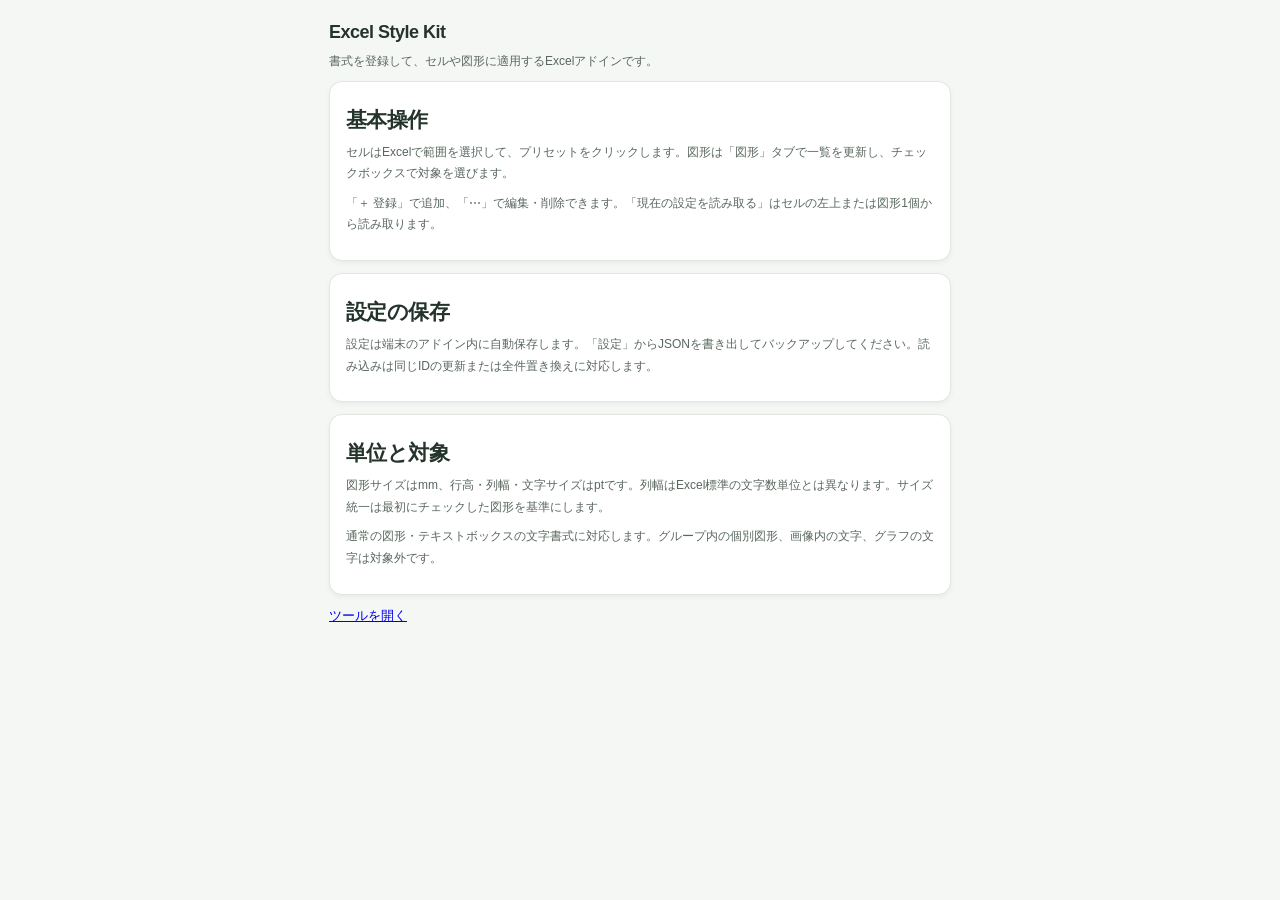
==== docs/help.html @ aa5cb5cf "Add files via upload" ====
<!doctype html><html lang="ja"><head><meta charset="utf-8"><meta name="viewport" content="width=device-width,initial-scale=1"><title>Excel Style Kit ヘルプ</title><link rel="stylesheet" href="styles.css"></head><body><main><h1>Excel Style Kit</h1><p>書式を登録して、セルや図形に適用するExcelアドインです。</p><article><h2>基本操作</h2><p>セルはExcelで範囲を選択して、プリセットをクリックします。図形は「図形」タブで一覧を更新し、チェックボックスで対象を選びます。</p><p>「＋ 登録」で追加、「⋯」で編集・削除できます。「現在の設定を読み取る」はセルの左上または図形1個から読み取ります。</p></article><article><h2>設定の保存</h2><p>設定は端末のアドイン内に自動保存します。「設定」からJSONを書き出してバックアップしてください。読み込みは同じIDの更新または全件置き換えに対応します。</p></article><article><h2>単位と対象</h2><p>図形サイズはmm、行高・列幅・文字サイズはptです。列幅はExcel標準の文字数単位とは異なります。サイズ統一は最初にチェックした図形を基準にします。</p><p>通常の図形・テキストボックスの文字書式に対応します。グループ内の個別図形、画像内の文字、グラフの文字は対象外です。</p></article><a href="taskpane.html">ツールを開く</a></main></body></html>
---- docs/styles.css ----
:root{font-family:-apple-system,BlinkMacSystemFont,"Yu Gothic",sans-serif;font-size:13px;color:#24342c;background:#f5f7f4;--green:#1c6650;--line:#e1e7df;--muted:#6a776e}*{box-sizing:border-box}body{margin:0;min-width:280px}header{display:flex;align-items:center;gap:10px;padding:22px 18px 18px;background:#fff}h1{font-size:18px;letter-spacing:-.5px;margin:0 0 4px}header p{font-size:10px;color:var(--muted);margin:0}.brand-icon{width:36px;height:40px;border-radius:9px;background:var(--green);color:#fff;font-size:26px;font-weight:700;text-align:center;line-height:40px;position:relative}.brand-icon span{font-size:14px;position:absolute;right:3px;top:-8px}.version{margin-left:auto;font-size:10px;color:var(--muted);border:1px solid var(--line);border-radius:20px;padding:4px 7px}.connection{padding:8px 18px;font-size:11px;background:#eaf3ed;color:var(--green)}.connection.preview{background:#fff2d9;color:#836024}nav{position:sticky;top:0;z-index:2;display:grid;grid-template-columns:repeat(4,1fr);padding:0 12px;background:#fff;border-bottom:1px solid var(--line)}nav button{border:0;border-radius:0;padding:14px 2px;background:transparent;color:var(--muted);border-bottom:3px solid transparent}nav button[aria-current]{color:var(--green);border-bottom-color:var(--green);font-weight:700}main{padding:22px 14px 80px;max-width:650px;margin:auto}.intro{margin:0 4px 20px}.eyebrow{font-size:9px;letter-spacing:1.7px;color:#7b8a7d;font-weight:600}h2{font-size:21px;letter-spacing:-.6px;margin:8px 0}p{font-size:12px;line-height:1.8;margin:8px 0;color:#59675e}h3{font-size:13px;margin:0 0 10px}.intro p{font-size:11px}.target-bar{padding:12px 14px;border:1px solid #d4e2d8;background:#edf4ee;border-radius:12px;margin-bottom:14px}article{padding:16px;background:#fff;border:1px solid var(--line);border-radius:13px;margin-bottom:12px;box-shadow:0 2px 5px #263b2910}.section-title{display:flex;align-items:center;justify-content:space-between;gap:8px;margin-bottom:12px}.section-title h3,.section-title h2{margin:0}.section-title h2{font-size:18px}button,input,select{font:inherit}button{cursor:pointer;background:#fff;border:1px solid #dce3d9;border-radius:7px;padding:9px 11px;color:#34483b;line-height:1.3}button:hover{border-color:#8db49c;background:#f2f7f1}button:focus-visible,input:focus-visible,select:focus-visible{outline:2px solid #24876a;outline-offset:2px}button:disabled{cursor:wait;opacity:.5}.primary{background:var(--green);color:#fff;border-color:var(--green)}.primary:hover{background:#14503e;color:#fff}.wide{width:100%;margin-top:12px}.text-button{font-size:11px;color:var(--green);border:0;background:transparent;padding:3px;white-space:nowrap}label{display:block;font-size:11px;color:#627266;margin:9px 0}input,select{display:block;width:100%;margin-top:6px;border:1px solid #d9e1d6;border-radius:7px;background:#fff;color:#253d2c;padding:9px 8px;min-height:36px}input[type=checkbox]{width:15px;min-height:15px;margin:0;accent-color:var(--green)}.inline{display:flex;justify-content:space-between;align-items:center;gap:10px;margin-bottom:14px}.inline select{width:auto;max-width:78%;margin:0}.presets{display:flex;flex-direction:column;gap:7px}.preset{display:flex;gap:5px;align-items:stretch;min-width:0}.apply-preset{flex:1;display:flex;gap:10px;align-items:center;text-align:left;min-width:0;background:#fafbf8;border-color:#e4e9df;padding:10px}.preset-text{display:block;min-width:0}.preset-name{display:block;font-size:12px;font-weight:600;overflow-wrap:anywhere}.preset-desc{display:block;font-size:10px;color:var(--muted);margin-top:4px;overflow-wrap:anywhere}.preset-menu{font-size:15px;padding:8px;color:#879385;min-width:30px;background:transparent}.color-dot{width:26px;height:26px;border-radius:50%;border:1px solid #0002;flex-shrink:0}.compact{display:grid;grid-template-columns:repeat(3,1fr)}.compact .preset{position:relative}.compact .apply-preset{justify-content:center;padding:12px 20px 12px 5px}.compact .preset-name{font-size:14px}.compact .preset-desc{display:none}.compact .preset-menu{position:absolute;right:0;top:0;height:100%;border:0;min-width:18px;padding:4px}.note{font-size:10px;line-height:1.7;color:#7b887d;margin:9px 0 0}.button-grid{display:grid;grid-template-columns:repeat(3,1fr);gap:7px}.button-grid button{font-size:11px;padding:11px 4px}.two{grid-template-columns:repeat(2,1fr)}.shape-list{display:flex;flex-direction:column;gap:5px;max-height:230px;overflow:auto;margin:12px 0}.shape-row{display:flex;gap:9px;align-items:center;border:1px solid #e6ebe2;padding:10px;border-radius:8px;margin:0;cursor:pointer}.shape-row:has(input:checked){background:#eef6ed;border-color:#97b89e}.shape-row span{overflow-wrap:anywhere;min-width:0}.shape-row small{display:block;font-size:9px;color:var(--muted);margin-top:3px}.badge{display:inline-block;background:#e9f2e8;color:var(--green);border-radius:20px;padding:3px 7px;font-size:10px}.file-label{margin-top:14px}.file-label input{font-size:11px}#status{position:fixed;bottom:12px;left:12px;right:12px;z-index:9;padding:13px 15px;border-radius:9px;color:#fff;background:#224f3d;box-shadow:0 4px 20px #0002;font-size:12px;line-height:1.7;max-height:30vh;overflow:auto}#status.error{background:#8e3e34}.error{color:#ad3b2e;font-size:11px}dialog{width:calc(100% - 24px);max-width:450px;border:1px solid #d6e1d1;border-radius:15px;padding:20px;color:#24342c;box-shadow:0 15px 80px #0003;max-height:90vh;overflow:auto}dialog::backdrop{background:#13281866}#close-editor{padding:3px 8px;border:0;font-size:23px}.editor-actions{display:flex;justify-content:space-between;gap:8px;margin:18px 0 0}.editor-actions button{font-size:11px}.field-pair{display:grid;grid-template-columns:1fr 1fr;gap:10px}.empty{padding:12px;font-size:11px;color:var(--muted)}[hidden]{display:none!important}body.busy{cursor:progress}footer{font-size:10px;padding:10px}
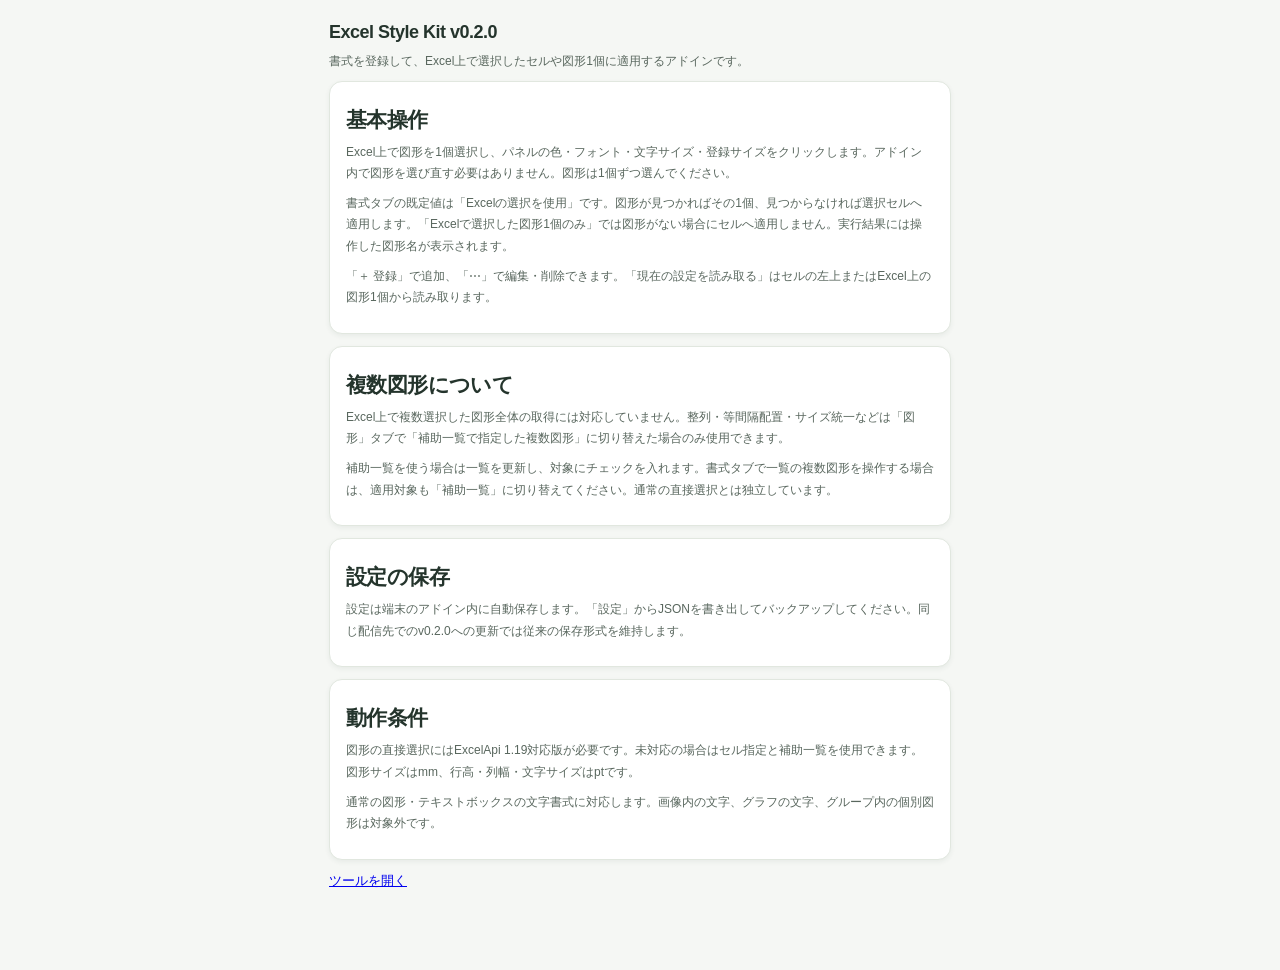
==== commit 05cff5d7: "Add files via upload" ====
--- a/docs/help.html
+++ b/docs/help.html
@@ -1 +1 @@
-<!doctype html><html lang="ja"><head><meta charset="utf-8"><meta name="viewport" content="width=device-width,initial-scale=1"><title>Excel Style Kit ヘルプ</title><link rel="stylesheet" href="styles.css"></head><body><main><h1>Excel Style Kit</h1><p>書式を登録して、セルや図形に適用するExcelアドインです。</p><article><h2>基本操作</h2><p>セルはExcelで範囲を選択して、プリセットをクリックします。図形は「図形」タブで一覧を更新し、チェックボックスで対象を選びます。</p><p>「＋ 登録」で追加、「⋯」で編集・削除できます。「現在の設定を読み取る」はセルの左上または図形1個から読み取ります。</p></article><article><h2>設定の保存</h2><p>設定は端末のアドイン内に自動保存します。「設定」からJSONを書き出してバックアップしてください。読み込みは同じIDの更新または全件置き換えに対応します。</p></article><article><h2>単位と対象</h2><p>図形サイズはmm、行高・列幅・文字サイズはptです。列幅はExcel標準の文字数単位とは異なります。サイズ統一は最初にチェックした図形を基準にします。</p><p>通常の図形・テキストボックスの文字書式に対応します。グループ内の個別図形、画像内の文字、グラフの文字は対象外です。</p></article><a href="taskpane.html">ツールを開く</a></main></body></html>
+<!doctype html><html lang="ja"><head><meta charset="utf-8"><meta name="viewport" content="width=device-width,initial-scale=1"><title>Excel Style Kit ヘルプ</title><link rel="stylesheet" href="styles.css"></head><body><main><h1>Excel Style Kit v0.2.0</h1><p>書式を登録して、Excel上で選択したセルや図形1個に適用するアドインです。</p><article><h2>基本操作</h2><p>Excel上で図形を1個選択し、パネルの色・フォント・文字サイズ・登録サイズをクリックします。アドイン内で図形を選び直す必要はありません。図形は1個ずつ選んでください。</p><p>書式タブの既定値は「Excelの選択を使用」です。図形が見つかればその1個、見つからなければ選択セルへ適用します。「Excelで選択した図形1個のみ」では図形がない場合にセルへ適用しません。実行結果には操作した図形名が表示されます。</p><p>「＋ 登録」で追加、「⋯」で編集・削除できます。「現在の設定を読み取る」はセルの左上またはExcel上の図形1個から読み取ります。</p></article><article><h2>複数図形について</h2><p>Excel上で複数選択した図形全体の取得には対応していません。整列・等間隔配置・サイズ統一などは「図形」タブで「補助一覧で指定した複数図形」に切り替えた場合のみ使用できます。</p><p>補助一覧を使う場合は一覧を更新し、対象にチェックを入れます。書式タブで一覧の複数図形を操作する場合は、適用対象も「補助一覧」に切り替えてください。通常の直接選択とは独立しています。</p></article><article><h2>設定の保存</h2><p>設定は端末のアドイン内に自動保存します。「設定」からJSONを書き出してバックアップしてください。同じ配信先でのv0.2.0への更新では従来の保存形式を維持します。</p></article><article><h2>動作条件</h2><p>図形の直接選択にはExcelApi 1.19対応版が必要です。未対応の場合はセル指定と補助一覧を使用できます。図形サイズはmm、行高・列幅・文字サイズはptです。</p><p>通常の図形・テキストボックスの文字書式に対応します。画像内の文字、グラフの文字、グループ内の個別図形は対象外です。</p></article><a href="taskpane.html">ツールを開く</a></main></body></html>
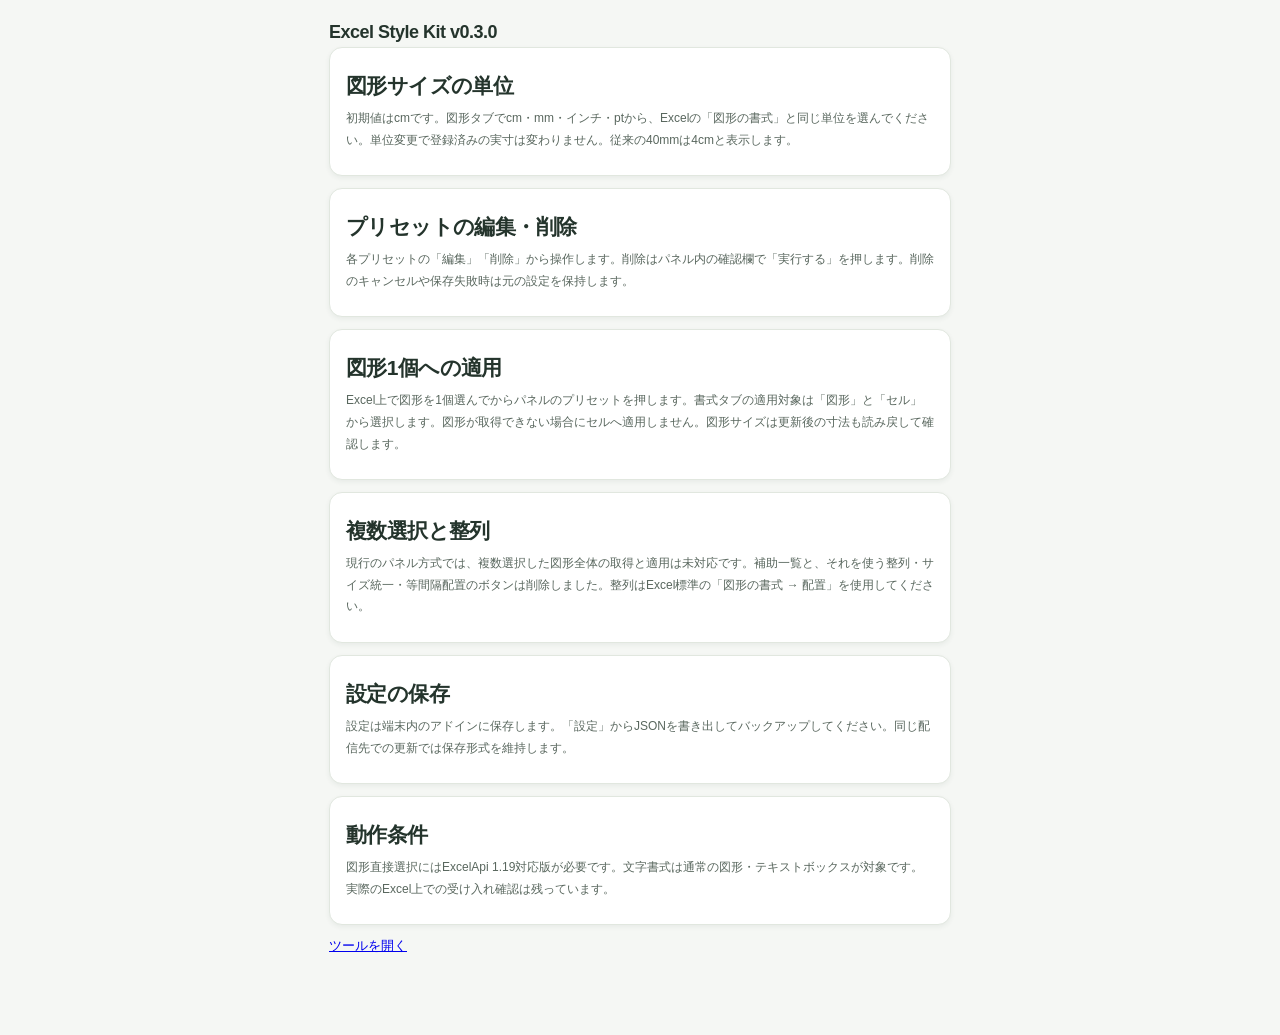
==== commit 0c779fa7: "Add files via upload" ====
--- a/docs/help.html
+++ b/docs/help.html
@@ -1 +1 @@
-<!doctype html><html lang="ja"><head><meta charset="utf-8"><meta name="viewport" content="width=device-width,initial-scale=1"><title>Excel Style Kit ヘルプ</title><link rel="stylesheet" href="styles.css"></head><body><main><h1>Excel Style Kit v0.2.0</h1><p>書式を登録して、Excel上で選択したセルや図形1個に適用するアドインです。</p><article><h2>基本操作</h2><p>Excel上で図形を1個選択し、パネルの色・フォント・文字サイズ・登録サイズをクリックします。アドイン内で図形を選び直す必要はありません。図形は1個ずつ選んでください。</p><p>書式タブの既定値は「Excelの選択を使用」です。図形が見つかればその1個、見つからなければ選択セルへ適用します。「Excelで選択した図形1個のみ」では図形がない場合にセルへ適用しません。実行結果には操作した図形名が表示されます。</p><p>「＋ 登録」で追加、「⋯」で編集・削除できます。「現在の設定を読み取る」はセルの左上またはExcel上の図形1個から読み取ります。</p></article><article><h2>複数図形について</h2><p>Excel上で複数選択した図形全体の取得には対応していません。整列・等間隔配置・サイズ統一などは「図形」タブで「補助一覧で指定した複数図形」に切り替えた場合のみ使用できます。</p><p>補助一覧を使う場合は一覧を更新し、対象にチェックを入れます。書式タブで一覧の複数図形を操作する場合は、適用対象も「補助一覧」に切り替えてください。通常の直接選択とは独立しています。</p></article><article><h2>設定の保存</h2><p>設定は端末のアドイン内に自動保存します。「設定」からJSONを書き出してバックアップしてください。同じ配信先でのv0.2.0への更新では従来の保存形式を維持します。</p></article><article><h2>動作条件</h2><p>図形の直接選択にはExcelApi 1.19対応版が必要です。未対応の場合はセル指定と補助一覧を使用できます。図形サイズはmm、行高・列幅・文字サイズはptです。</p><p>通常の図形・テキストボックスの文字書式に対応します。画像内の文字、グラフの文字、グループ内の個別図形は対象外です。</p></article><a href="taskpane.html">ツールを開く</a></main></body></html>
+<!doctype html><html lang="ja"><head><meta charset="utf-8"><meta name="viewport" content="width=device-width,initial-scale=1"><title>Excel Style Kit ヘルプ</title><link rel="stylesheet" href="styles.css?v=0.3.0"></head><body><main><h1>Excel Style Kit v0.3.0</h1><article><h2>図形サイズの単位</h2><p>初期値はcmです。図形タブでcm・mm・インチ・ptから、Excelの「図形の書式」と同じ単位を選んでください。単位変更で登録済みの実寸は変わりません。従来の40mmは4cmと表示します。</p></article><article><h2>プリセットの編集・削除</h2><p>各プリセットの「編集」「削除」から操作します。削除はパネル内の確認欄で「実行する」を押します。削除のキャンセルや保存失敗時は元の設定を保持します。</p></article><article><h2>図形1個への適用</h2><p>Excel上で図形を1個選んでからパネルのプリセットを押します。書式タブの適用対象は「図形」と「セル」から選択します。図形が取得できない場合にセルへ適用しません。図形サイズは更新後の寸法も読み戻して確認します。</p></article><article><h2>複数選択と整列</h2><p>現行のパネル方式では、複数選択した図形全体の取得と適用は未対応です。補助一覧と、それを使う整列・サイズ統一・等間隔配置のボタンは削除しました。整列はExcel標準の「図形の書式 → 配置」を使用してください。</p></article><article><h2>設定の保存</h2><p>設定は端末内のアドインに保存します。「設定」からJSONを書き出してバックアップしてください。同じ配信先での更新では保存形式を維持します。</p></article><article><h2>動作条件</h2><p>図形直接選択にはExcelApi 1.19対応版が必要です。文字書式は通常の図形・テキストボックスが対象です。実際のExcel上での受け入れ確認は残っています。</p></article><a href="taskpane.html">ツールを開く</a></main></body></html>
--- a/docs/styles.css
+++ b/docs/styles.css
@@ -1 +1,3 @@
 :root{font-family:-apple-system,BlinkMacSystemFont,"Yu Gothic",sans-serif;font-size:13px;color:#24342c;background:#f5f7f4;--green:#1c6650;--line:#e1e7df;--muted:#6a776e}*{box-sizing:border-box}body{margin:0;min-width:280px}header{display:flex;align-items:center;gap:10px;padding:22px 18px 18px;background:#fff}h1{font-size:18px;letter-spacing:-.5px;margin:0 0 4px}header p{font-size:10px;color:var(--muted);margin:0}.brand-icon{width:36px;height:40px;border-radius:9px;background:var(--green);color:#fff;font-size:26px;font-weight:700;text-align:center;line-height:40px;position:relative}.brand-icon span{font-size:14px;position:absolute;right:3px;top:-8px}.version{margin-left:auto;font-size:10px;color:var(--muted);border:1px solid var(--line);border-radius:20px;padding:4px 7px}.connection{padding:8px 18px;font-size:11px;background:#eaf3ed;color:var(--green)}.connection.preview{background:#fff2d9;color:#836024}nav{position:sticky;top:0;z-index:2;display:grid;grid-template-columns:repeat(4,1fr);padding:0 12px;background:#fff;border-bottom:1px solid var(--line)}nav button{border:0;border-radius:0;padding:14px 2px;background:transparent;color:var(--muted);border-bottom:3px solid transparent}nav button[aria-current]{color:var(--green);border-bottom-color:var(--green);font-weight:700}main{padding:22px 14px 80px;max-width:650px;margin:auto}.intro{margin:0 4px 20px}.eyebrow{font-size:9px;letter-spacing:1.7px;color:#7b8a7d;font-weight:600}h2{font-size:21px;letter-spacing:-.6px;margin:8px 0}p{font-size:12px;line-height:1.8;margin:8px 0;color:#59675e}h3{font-size:13px;margin:0 0 10px}.intro p{font-size:11px}.target-bar{padding:12px 14px;border:1px solid #d4e2d8;background:#edf4ee;border-radius:12px;margin-bottom:14px}article{padding:16px;background:#fff;border:1px solid var(--line);border-radius:13px;margin-bottom:12px;box-shadow:0 2px 5px #263b2910}.section-title{display:flex;align-items:center;justify-content:space-between;gap:8px;margin-bottom:12px}.section-title h3,.section-title h2{margin:0}.section-title h2{font-size:18px}button,input,select{font:inherit}button{cursor:pointer;background:#fff;border:1px solid #dce3d9;border-radius:7px;padding:9px 11px;color:#34483b;line-height:1.3}button:hover{border-color:#8db49c;background:#f2f7f1}button:focus-visible,input:focus-visible,select:focus-visible{outline:2px solid #24876a;outline-offset:2px}button:disabled{cursor:wait;opacity:.5}.primary{background:var(--green);color:#fff;border-color:var(--green)}.primary:hover{background:#14503e;color:#fff}.wide{width:100%;margin-top:12px}.text-button{font-size:11px;color:var(--green);border:0;background:transparent;padding:3px;white-space:nowrap}label{display:block;font-size:11px;color:#627266;margin:9px 0}input,select{display:block;width:100%;margin-top:6px;border:1px solid #d9e1d6;border-radius:7px;background:#fff;color:#253d2c;padding:9px 8px;min-height:36px}input[type=checkbox]{width:15px;min-height:15px;margin:0;accent-color:var(--green)}.inline{display:flex;justify-content:space-between;align-items:center;gap:10px;margin-bottom:14px}.inline select{width:auto;max-width:78%;margin:0}.presets{display:flex;flex-direction:column;gap:7px}.preset{display:flex;gap:5px;align-items:stretch;min-width:0}.apply-preset{flex:1;display:flex;gap:10px;align-items:center;text-align:left;min-width:0;background:#fafbf8;border-color:#e4e9df;padding:10px}.preset-text{display:block;min-width:0}.preset-name{display:block;font-size:12px;font-weight:600;overflow-wrap:anywhere}.preset-desc{display:block;font-size:10px;color:var(--muted);margin-top:4px;overflow-wrap:anywhere}.preset-menu{font-size:15px;padding:8px;color:#879385;min-width:30px;background:transparent}.color-dot{width:26px;height:26px;border-radius:50%;border:1px solid #0002;flex-shrink:0}.compact{display:grid;grid-template-columns:repeat(3,1fr)}.compact .preset{position:relative}.compact .apply-preset{justify-content:center;padding:12px 20px 12px 5px}.compact .preset-name{font-size:14px}.compact .preset-desc{display:none}.compact .preset-menu{position:absolute;right:0;top:0;height:100%;border:0;min-width:18px;padding:4px}.note{font-size:10px;line-height:1.7;color:#7b887d;margin:9px 0 0}.button-grid{display:grid;grid-template-columns:repeat(3,1fr);gap:7px}.button-grid button{font-size:11px;padding:11px 4px}.two{grid-template-columns:repeat(2,1fr)}.shape-list{display:flex;flex-direction:column;gap:5px;max-height:230px;overflow:auto;margin:12px 0}.shape-row{display:flex;gap:9px;align-items:center;border:1px solid #e6ebe2;padding:10px;border-radius:8px;margin:0;cursor:pointer}.shape-row:has(input:checked){background:#eef6ed;border-color:#97b89e}.shape-row span{overflow-wrap:anywhere;min-width:0}.shape-row small{display:block;font-size:9px;color:var(--muted);margin-top:3px}.badge{display:inline-block;background:#e9f2e8;color:var(--green);border-radius:20px;padding:3px 7px;font-size:10px}.file-label{margin-top:14px}.file-label input{font-size:11px}#status{position:fixed;bottom:12px;left:12px;right:12px;z-index:9;padding:13px 15px;border-radius:9px;color:#fff;background:#224f3d;box-shadow:0 4px 20px #0002;font-size:12px;line-height:1.7;max-height:30vh;overflow:auto}#status.error{background:#8e3e34}.error{color:#ad3b2e;font-size:11px}dialog{width:calc(100% - 24px);max-width:450px;border:1px solid #d6e1d1;border-radius:15px;padding:20px;color:#24342c;box-shadow:0 15px 80px #0003;max-height:90vh;overflow:auto}dialog::backdrop{background:#13281866}#close-editor{padding:3px 8px;border:0;font-size:23px}.editor-actions{display:flex;justify-content:space-between;gap:8px;margin:18px 0 0}.editor-actions button{font-size:11px}.field-pair{display:grid;grid-template-columns:1fr 1fr;gap:10px}.empty{padding:12px;font-size:11px;color:var(--muted)}[hidden]{display:none!important}body.busy{cursor:progress}footer{font-size:10px;padding:10px}
+
+.preset-actions{display:flex;flex-direction:column;justify-content:center;gap:3px;flex-shrink:0}.preset-actions button{font-size:10px;padding:5px;min-width:36px;position:static;height:auto;border:0;background:transparent}.preset-delete{color:#a4493e}.compact .preset{flex-direction:column}.compact .apply-preset{padding:10px 4px}.compact .preset-actions{flex-direction:row}.compact .preset-menu{position:static;height:auto;padding:5px}.confirmation{padding:14px;border:1px solid #c8d7c8;background:#f2f7ef;border-radius:10px;margin:12px 0}.confirmation p{color:#253a2b}.confirmation-actions{display:flex;justify-content:flex-end;gap:8px;margin-top:10px}.confirmation-host>.confirmation{position:fixed;bottom:12px;left:12px;right:12px;z-index:10;box-shadow:0 8px 40px #0003}
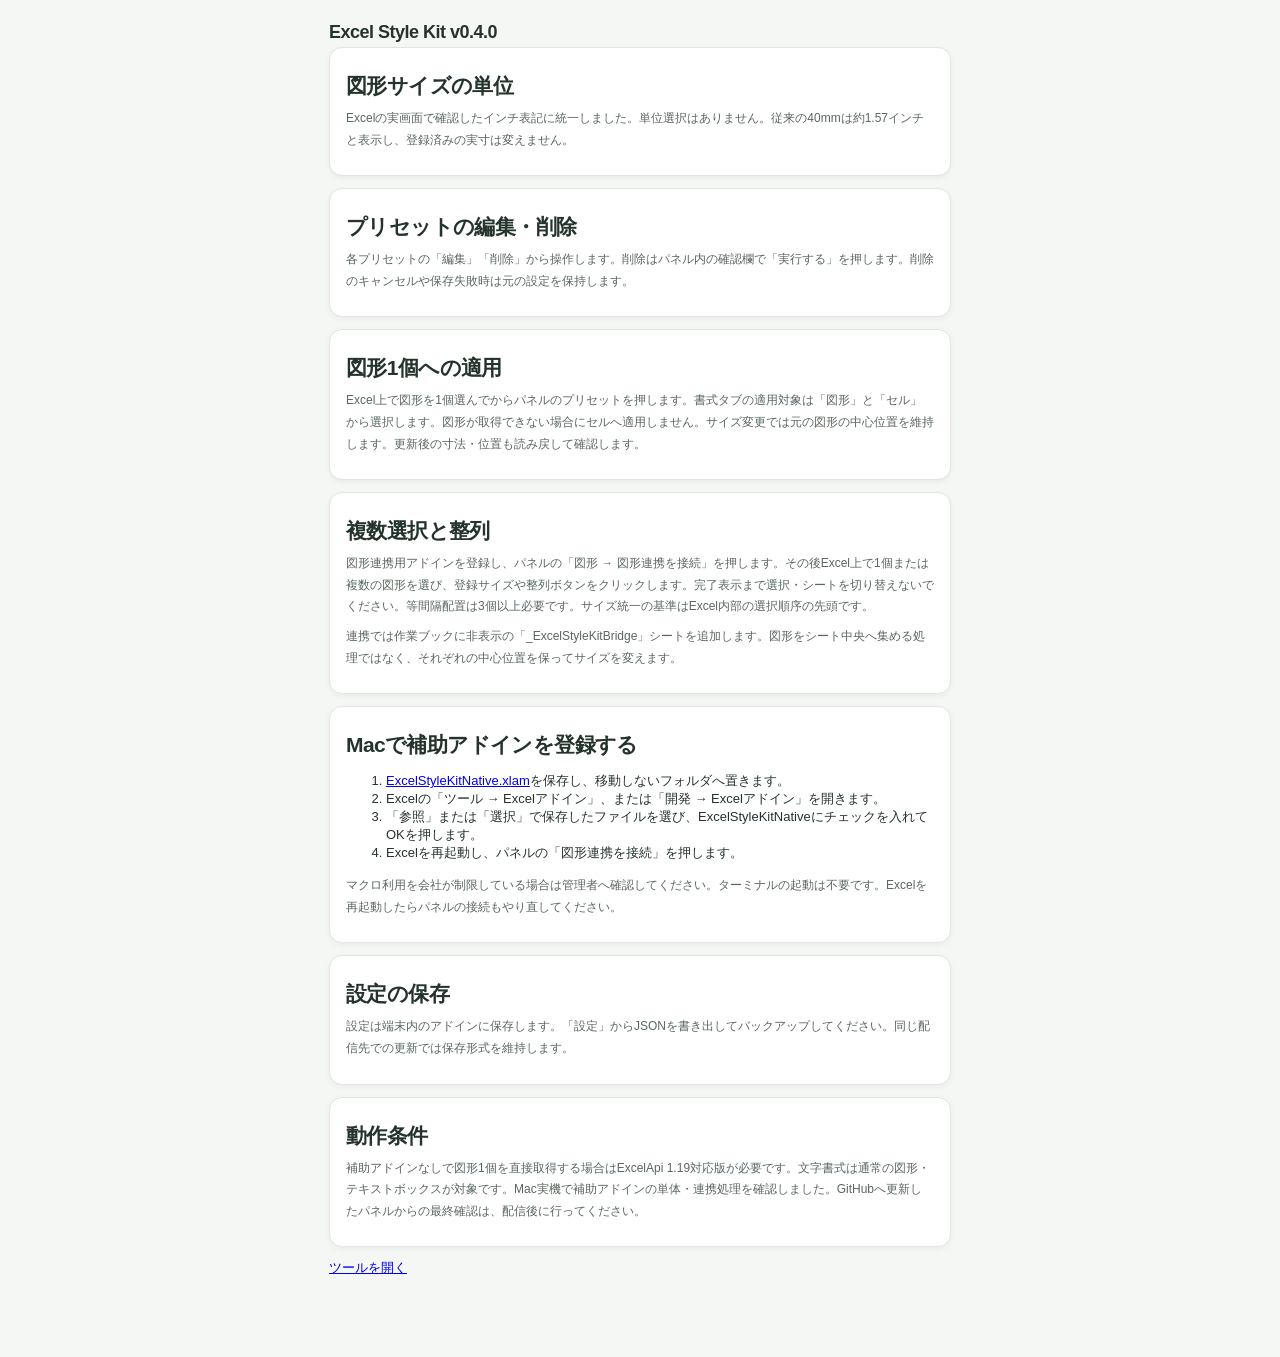
==== commit 85d4cc80: "Add files via upload Update Excel Style Kit to v0.4.0" ====
--- a/docs/help.html
+++ b/docs/help.html
@@ -1 +1 @@
-<!doctype html><html lang="ja"><head><meta charset="utf-8"><meta name="viewport" content="width=device-width,initial-scale=1"><title>Excel Style Kit ヘルプ</title><link rel="stylesheet" href="styles.css?v=0.3.0"></head><body><main><h1>Excel Style Kit v0.3.0</h1><article><h2>図形サイズの単位</h2><p>初期値はcmです。図形タブでcm・mm・インチ・ptから、Excelの「図形の書式」と同じ単位を選んでください。単位変更で登録済みの実寸は変わりません。従来の40mmは4cmと表示します。</p></article><article><h2>プリセットの編集・削除</h2><p>各プリセットの「編集」「削除」から操作します。削除はパネル内の確認欄で「実行する」を押します。削除のキャンセルや保存失敗時は元の設定を保持します。</p></article><article><h2>図形1個への適用</h2><p>Excel上で図形を1個選んでからパネルのプリセットを押します。書式タブの適用対象は「図形」と「セル」から選択します。図形が取得できない場合にセルへ適用しません。図形サイズは更新後の寸法も読み戻して確認します。</p></article><article><h2>複数選択と整列</h2><p>現行のパネル方式では、複数選択した図形全体の取得と適用は未対応です。補助一覧と、それを使う整列・サイズ統一・等間隔配置のボタンは削除しました。整列はExcel標準の「図形の書式 → 配置」を使用してください。</p></article><article><h2>設定の保存</h2><p>設定は端末内のアドインに保存します。「設定」からJSONを書き出してバックアップしてください。同じ配信先での更新では保存形式を維持します。</p></article><article><h2>動作条件</h2><p>図形直接選択にはExcelApi 1.19対応版が必要です。文字書式は通常の図形・テキストボックスが対象です。実際のExcel上での受け入れ確認は残っています。</p></article><a href="taskpane.html">ツールを開く</a></main></body></html>
+<!doctype html><html lang="ja"><head><meta charset="utf-8"><meta name="viewport" content="width=device-width,initial-scale=1"><title>Excel Style Kit ヘルプ</title><link rel="stylesheet" href="styles.css?v=0.4.0"></head><body><main><h1>Excel Style Kit v0.4.0</h1><article><h2>図形サイズの単位</h2><p>Excelの実画面で確認したインチ表記に統一しました。単位選択はありません。従来の40mmは約1.57インチと表示し、登録済みの実寸は変えません。</p></article><article><h2>プリセットの編集・削除</h2><p>各プリセットの「編集」「削除」から操作します。削除はパネル内の確認欄で「実行する」を押します。削除のキャンセルや保存失敗時は元の設定を保持します。</p></article><article><h2>図形1個への適用</h2><p>Excel上で図形を1個選んでからパネルのプリセットを押します。書式タブの適用対象は「図形」と「セル」から選択します。図形が取得できない場合にセルへ適用しません。サイズ変更では元の図形の中心位置を維持します。更新後の寸法・位置も読み戻して確認します。</p></article><article><h2>複数選択と整列</h2><p>図形連携用アドインを登録し、パネルの「図形 → 図形連携を接続」を押します。その後Excel上で1個または複数の図形を選び、登録サイズや整列ボタンをクリックします。完了表示まで選択・シートを切り替えないでください。等間隔配置は3個以上必要です。サイズ統一の基準はExcel内部の選択順序の先頭です。</p><p>連携では作業ブックに非表示の「_ExcelStyleKitBridge」シートを追加します。図形をシート中央へ集める処理ではなく、それぞれの中心位置を保ってサイズを変えます。</p></article><article><h2>Macで補助アドインを登録する</h2><ol><li><a href="native/ExcelStyleKitNative.xlam" download>ExcelStyleKitNative.xlam</a>を保存し、移動しないフォルダへ置きます。</li><li>Excelの「ツール → Excelアドイン」、または「開発 → Excelアドイン」を開きます。</li><li>「参照」または「選択」で保存したファイルを選び、ExcelStyleKitNativeにチェックを入れてOKを押します。</li><li>Excelを再起動し、パネルの「図形連携を接続」を押します。</li></ol><p>マクロ利用を会社が制限している場合は管理者へ確認してください。ターミナルの起動は不要です。Excelを再起動したらパネルの接続もやり直してください。</p></article><article><h2>設定の保存</h2><p>設定は端末内のアドインに保存します。「設定」からJSONを書き出してバックアップしてください。同じ配信先での更新では保存形式を維持します。</p></article><article><h2>動作条件</h2><p>補助アドインなしで図形1個を直接取得する場合はExcelApi 1.19対応版が必要です。文字書式は通常の図形・テキストボックスが対象です。Mac実機で補助アドインの単体・連携処理を確認しました。GitHubへ更新したパネルからの最終確認は、配信後に行ってください。</p></article><a href="taskpane.html">ツールを開く</a></main></body></html>
--- a/docs/styles.css
+++ b/docs/styles.css
@@ -1,3 +1,5 @@
 :root{font-family:-apple-system,BlinkMacSystemFont,"Yu Gothic",sans-serif;font-size:13px;color:#24342c;background:#f5f7f4;--green:#1c6650;--line:#e1e7df;--muted:#6a776e}*{box-sizing:border-box}body{margin:0;min-width:280px}header{display:flex;align-items:center;gap:10px;padding:22px 18px 18px;background:#fff}h1{font-size:18px;letter-spacing:-.5px;margin:0 0 4px}header p{font-size:10px;color:var(--muted);margin:0}.brand-icon{width:36px;height:40px;border-radius:9px;background:var(--green);color:#fff;font-size:26px;font-weight:700;text-align:center;line-height:40px;position:relative}.brand-icon span{font-size:14px;position:absolute;right:3px;top:-8px}.version{margin-left:auto;font-size:10px;color:var(--muted);border:1px solid var(--line);border-radius:20px;padding:4px 7px}.connection{padding:8px 18px;font-size:11px;background:#eaf3ed;color:var(--green)}.connection.preview{background:#fff2d9;color:#836024}nav{position:sticky;top:0;z-index:2;display:grid;grid-template-columns:repeat(4,1fr);padding:0 12px;background:#fff;border-bottom:1px solid var(--line)}nav button{border:0;border-radius:0;padding:14px 2px;background:transparent;color:var(--muted);border-bottom:3px solid transparent}nav button[aria-current]{color:var(--green);border-bottom-color:var(--green);font-weight:700}main{padding:22px 14px 80px;max-width:650px;margin:auto}.intro{margin:0 4px 20px}.eyebrow{font-size:9px;letter-spacing:1.7px;color:#7b8a7d;font-weight:600}h2{font-size:21px;letter-spacing:-.6px;margin:8px 0}p{font-size:12px;line-height:1.8;margin:8px 0;color:#59675e}h3{font-size:13px;margin:0 0 10px}.intro p{font-size:11px}.target-bar{padding:12px 14px;border:1px solid #d4e2d8;background:#edf4ee;border-radius:12px;margin-bottom:14px}article{padding:16px;background:#fff;border:1px solid var(--line);border-radius:13px;margin-bottom:12px;box-shadow:0 2px 5px #263b2910}.section-title{display:flex;align-items:center;justify-content:space-between;gap:8px;margin-bottom:12px}.section-title h3,.section-title h2{margin:0}.section-title h2{font-size:18px}button,input,select{font:inherit}button{cursor:pointer;background:#fff;border:1px solid #dce3d9;border-radius:7px;padding:9px 11px;color:#34483b;line-height:1.3}button:hover{border-color:#8db49c;background:#f2f7f1}button:focus-visible,input:focus-visible,select:focus-visible{outline:2px solid #24876a;outline-offset:2px}button:disabled{cursor:wait;opacity:.5}.primary{background:var(--green);color:#fff;border-color:var(--green)}.primary:hover{background:#14503e;color:#fff}.wide{width:100%;margin-top:12px}.text-button{font-size:11px;color:var(--green);border:0;background:transparent;padding:3px;white-space:nowrap}label{display:block;font-size:11px;color:#627266;margin:9px 0}input,select{display:block;width:100%;margin-top:6px;border:1px solid #d9e1d6;border-radius:7px;background:#fff;color:#253d2c;padding:9px 8px;min-height:36px}input[type=checkbox]{width:15px;min-height:15px;margin:0;accent-color:var(--green)}.inline{display:flex;justify-content:space-between;align-items:center;gap:10px;margin-bottom:14px}.inline select{width:auto;max-width:78%;margin:0}.presets{display:flex;flex-direction:column;gap:7px}.preset{display:flex;gap:5px;align-items:stretch;min-width:0}.apply-preset{flex:1;display:flex;gap:10px;align-items:center;text-align:left;min-width:0;background:#fafbf8;border-color:#e4e9df;padding:10px}.preset-text{display:block;min-width:0}.preset-name{display:block;font-size:12px;font-weight:600;overflow-wrap:anywhere}.preset-desc{display:block;font-size:10px;color:var(--muted);margin-top:4px;overflow-wrap:anywhere}.preset-menu{font-size:15px;padding:8px;color:#879385;min-width:30px;background:transparent}.color-dot{width:26px;height:26px;border-radius:50%;border:1px solid #0002;flex-shrink:0}.compact{display:grid;grid-template-columns:repeat(3,1fr)}.compact .preset{position:relative}.compact .apply-preset{justify-content:center;padding:12px 20px 12px 5px}.compact .preset-name{font-size:14px}.compact .preset-desc{display:none}.compact .preset-menu{position:absolute;right:0;top:0;height:100%;border:0;min-width:18px;padding:4px}.note{font-size:10px;line-height:1.7;color:#7b887d;margin:9px 0 0}.button-grid{display:grid;grid-template-columns:repeat(3,1fr);gap:7px}.button-grid button{font-size:11px;padding:11px 4px}.two{grid-template-columns:repeat(2,1fr)}.shape-list{display:flex;flex-direction:column;gap:5px;max-height:230px;overflow:auto;margin:12px 0}.shape-row{display:flex;gap:9px;align-items:center;border:1px solid #e6ebe2;padding:10px;border-radius:8px;margin:0;cursor:pointer}.shape-row:has(input:checked){background:#eef6ed;border-color:#97b89e}.shape-row span{overflow-wrap:anywhere;min-width:0}.shape-row small{display:block;font-size:9px;color:var(--muted);margin-top:3px}.badge{display:inline-block;background:#e9f2e8;color:var(--green);border-radius:20px;padding:3px 7px;font-size:10px}.file-label{margin-top:14px}.file-label input{font-size:11px}#status{position:fixed;bottom:12px;left:12px;right:12px;z-index:9;padding:13px 15px;border-radius:9px;color:#fff;background:#224f3d;box-shadow:0 4px 20px #0002;font-size:12px;line-height:1.7;max-height:30vh;overflow:auto}#status.error{background:#8e3e34}.error{color:#ad3b2e;font-size:11px}dialog{width:calc(100% - 24px);max-width:450px;border:1px solid #d6e1d1;border-radius:15px;padding:20px;color:#24342c;box-shadow:0 15px 80px #0003;max-height:90vh;overflow:auto}dialog::backdrop{background:#13281866}#close-editor{padding:3px 8px;border:0;font-size:23px}.editor-actions{display:flex;justify-content:space-between;gap:8px;margin:18px 0 0}.editor-actions button{font-size:11px}.field-pair{display:grid;grid-template-columns:1fr 1fr;gap:10px}.empty{padding:12px;font-size:11px;color:var(--muted)}[hidden]{display:none!important}body.busy{cursor:progress}footer{font-size:10px;padding:10px}
 
 .preset-actions{display:flex;flex-direction:column;justify-content:center;gap:3px;flex-shrink:0}.preset-actions button{font-size:10px;padding:5px;min-width:36px;position:static;height:auto;border:0;background:transparent}.preset-delete{color:#a4493e}.compact .preset{flex-direction:column}.compact .apply-preset{padding:10px 4px}.compact .preset-actions{flex-direction:row}.compact .preset-menu{position:static;height:auto;padding:5px}.confirmation{padding:14px;border:1px solid #c8d7c8;background:#f2f7ef;border-radius:10px;margin:12px 0}.confirmation p{color:#253a2b}.confirmation-actions{display:flex;justify-content:flex-end;gap:8px;margin-top:10px}.confirmation-host>.confirmation{position:fixed;bottom:12px;left:12px;right:12px;z-index:10;box-shadow:0 8px 40px #0003}
+
+.arrange-buttons{display:grid;grid-template-columns:repeat(2,minmax(0,1fr));gap:8px}.arrange-buttons button{min-height:38px}
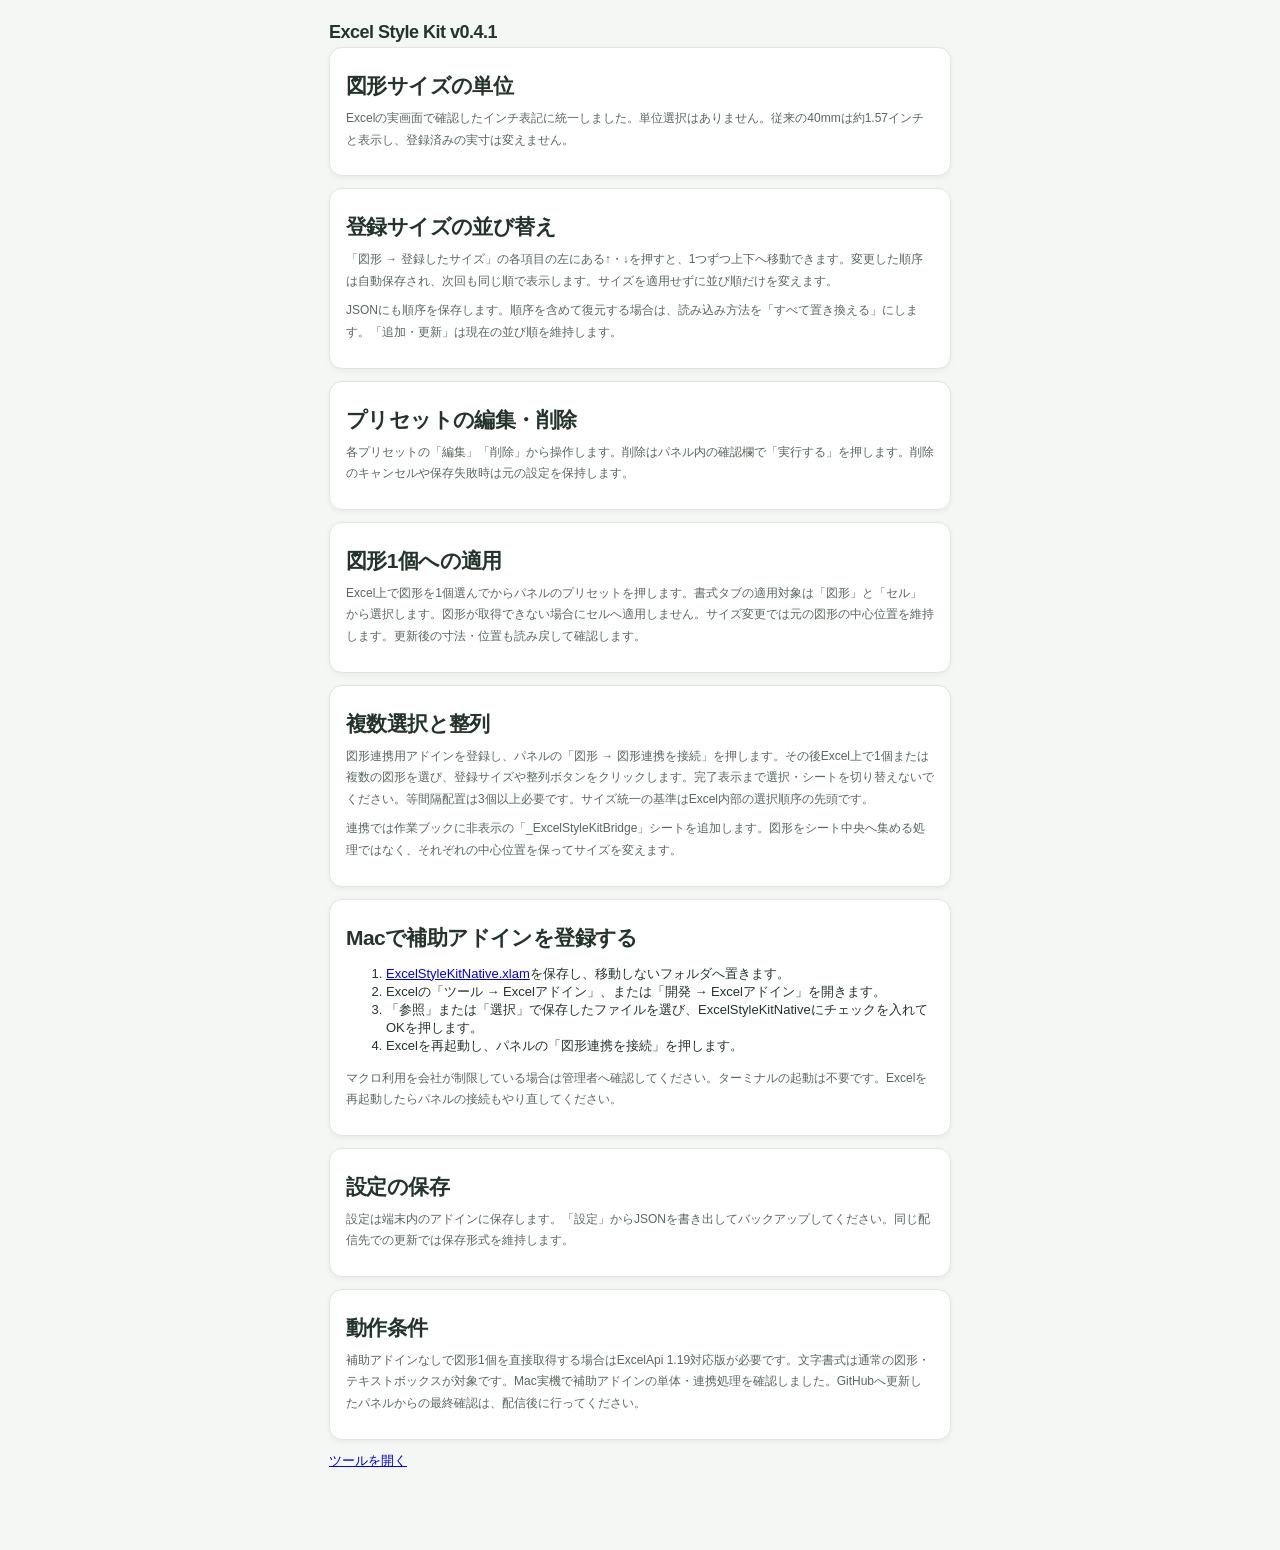
==== commit 5bad58f9: "Add files via upload" ====
--- a/docs/help.html
+++ b/docs/help.html
@@ -1 +1 @@
-<!doctype html><html lang="ja"><head><meta charset="utf-8"><meta name="viewport" content="width=device-width,initial-scale=1"><title>Excel Style Kit ヘルプ</title><link rel="stylesheet" href="styles.css?v=0.4.0"></head><body><main><h1>Excel Style Kit v0.4.0</h1><article><h2>図形サイズの単位</h2><p>Excelの実画面で確認したインチ表記に統一しました。単位選択はありません。従来の40mmは約1.57インチと表示し、登録済みの実寸は変えません。</p></article><article><h2>プリセットの編集・削除</h2><p>各プリセットの「編集」「削除」から操作します。削除はパネル内の確認欄で「実行する」を押します。削除のキャンセルや保存失敗時は元の設定を保持します。</p></article><article><h2>図形1個への適用</h2><p>Excel上で図形を1個選んでからパネルのプリセットを押します。書式タブの適用対象は「図形」と「セル」から選択します。図形が取得できない場合にセルへ適用しません。サイズ変更では元の図形の中心位置を維持します。更新後の寸法・位置も読み戻して確認します。</p></article><article><h2>複数選択と整列</h2><p>図形連携用アドインを登録し、パネルの「図形 → 図形連携を接続」を押します。その後Excel上で1個または複数の図形を選び、登録サイズや整列ボタンをクリックします。完了表示まで選択・シートを切り替えないでください。等間隔配置は3個以上必要です。サイズ統一の基準はExcel内部の選択順序の先頭です。</p><p>連携では作業ブックに非表示の「_ExcelStyleKitBridge」シートを追加します。図形をシート中央へ集める処理ではなく、それぞれの中心位置を保ってサイズを変えます。</p></article><article><h2>Macで補助アドインを登録する</h2><ol><li><a href="native/ExcelStyleKitNative.xlam" download>ExcelStyleKitNative.xlam</a>を保存し、移動しないフォルダへ置きます。</li><li>Excelの「ツール → Excelアドイン」、または「開発 → Excelアドイン」を開きます。</li><li>「参照」または「選択」で保存したファイルを選び、ExcelStyleKitNativeにチェックを入れてOKを押します。</li><li>Excelを再起動し、パネルの「図形連携を接続」を押します。</li></ol><p>マクロ利用を会社が制限している場合は管理者へ確認してください。ターミナルの起動は不要です。Excelを再起動したらパネルの接続もやり直してください。</p></article><article><h2>設定の保存</h2><p>設定は端末内のアドインに保存します。「設定」からJSONを書き出してバックアップしてください。同じ配信先での更新では保存形式を維持します。</p></article><article><h2>動作条件</h2><p>補助アドインなしで図形1個を直接取得する場合はExcelApi 1.19対応版が必要です。文字書式は通常の図形・テキストボックスが対象です。Mac実機で補助アドインの単体・連携処理を確認しました。GitHubへ更新したパネルからの最終確認は、配信後に行ってください。</p></article><a href="taskpane.html">ツールを開く</a></main></body></html>
+<!doctype html><html lang="ja"><head><meta charset="utf-8"><meta name="viewport" content="width=device-width,initial-scale=1"><title>Excel Style Kit ヘルプ</title><link rel="stylesheet" href="styles.css?v=0.4.1"></head><body><main><h1>Excel Style Kit v0.4.1</h1><article><h2>図形サイズの単位</h2><p>Excelの実画面で確認したインチ表記に統一しました。単位選択はありません。従来の40mmは約1.57インチと表示し、登録済みの実寸は変えません。</p></article><article><h2>登録サイズの並び替え</h2><p>「図形 → 登録したサイズ」の各項目の左にある↑・↓を押すと、1つずつ上下へ移動できます。変更した順序は自動保存され、次回も同じ順で表示します。サイズを適用せずに並び順だけを変えます。</p><p>JSONにも順序を保存します。順序を含めて復元する場合は、読み込み方法を「すべて置き換える」にします。「追加・更新」は現在の並び順を維持します。</p></article><article><h2>プリセットの編集・削除</h2><p>各プリセットの「編集」「削除」から操作します。削除はパネル内の確認欄で「実行する」を押します。削除のキャンセルや保存失敗時は元の設定を保持します。</p></article><article><h2>図形1個への適用</h2><p>Excel上で図形を1個選んでからパネルのプリセットを押します。書式タブの適用対象は「図形」と「セル」から選択します。図形が取得できない場合にセルへ適用しません。サイズ変更では元の図形の中心位置を維持します。更新後の寸法・位置も読み戻して確認します。</p></article><article><h2>複数選択と整列</h2><p>図形連携用アドインを登録し、パネルの「図形 → 図形連携を接続」を押します。その後Excel上で1個または複数の図形を選び、登録サイズや整列ボタンをクリックします。完了表示まで選択・シートを切り替えないでください。等間隔配置は3個以上必要です。サイズ統一の基準はExcel内部の選択順序の先頭です。</p><p>連携では作業ブックに非表示の「_ExcelStyleKitBridge」シートを追加します。図形をシート中央へ集める処理ではなく、それぞれの中心位置を保ってサイズを変えます。</p></article><article><h2>Macで補助アドインを登録する</h2><ol><li><a href="native/ExcelStyleKitNative.xlam" download>ExcelStyleKitNative.xlam</a>を保存し、移動しないフォルダへ置きます。</li><li>Excelの「ツール → Excelアドイン」、または「開発 → Excelアドイン」を開きます。</li><li>「参照」または「選択」で保存したファイルを選び、ExcelStyleKitNativeにチェックを入れてOKを押します。</li><li>Excelを再起動し、パネルの「図形連携を接続」を押します。</li></ol><p>マクロ利用を会社が制限している場合は管理者へ確認してください。ターミナルの起動は不要です。Excelを再起動したらパネルの接続もやり直してください。</p></article><article><h2>設定の保存</h2><p>設定は端末内のアドインに保存します。「設定」からJSONを書き出してバックアップしてください。同じ配信先での更新では保存形式を維持します。</p></article><article><h2>動作条件</h2><p>補助アドインなしで図形1個を直接取得する場合はExcelApi 1.19対応版が必要です。文字書式は通常の図形・テキストボックスが対象です。Mac実機で補助アドインの単体・連携処理を確認しました。GitHubへ更新したパネルからの最終確認は、配信後に行ってください。</p></article><a href="taskpane.html">ツールを開く</a></main></body></html>
--- a/docs/styles.css
+++ b/docs/styles.css
@@ -3,3 +3,5 @@
 .preset-actions{display:flex;flex-direction:column;justify-content:center;gap:3px;flex-shrink:0}.preset-actions button{font-size:10px;padding:5px;min-width:36px;position:static;height:auto;border:0;background:transparent}.preset-delete{color:#a4493e}.compact .preset{flex-direction:column}.compact .apply-preset{padding:10px 4px}.compact .preset-actions{flex-direction:row}.compact .preset-menu{position:static;height:auto;padding:5px}.confirmation{padding:14px;border:1px solid #c8d7c8;background:#f2f7ef;border-radius:10px;margin:12px 0}.confirmation p{color:#253a2b}.confirmation-actions{display:flex;justify-content:flex-end;gap:8px;margin-top:10px}.confirmation-host>.confirmation{position:fixed;bottom:12px;left:12px;right:12px;z-index:10;box-shadow:0 8px 40px #0003}
 
 .arrange-buttons{display:grid;grid-template-columns:repeat(2,minmax(0,1fr));gap:8px}.arrange-buttons button{min-height:38px}
+
+.preset-order{order:-1;display:flex;flex-direction:column;justify-content:center;gap:4px;flex-shrink:0}.preset-move{padding:5px;min-width:28px;min-height:28px;font-size:16px;line-height:1}.preset-move:disabled{cursor:default;opacity:.3}
